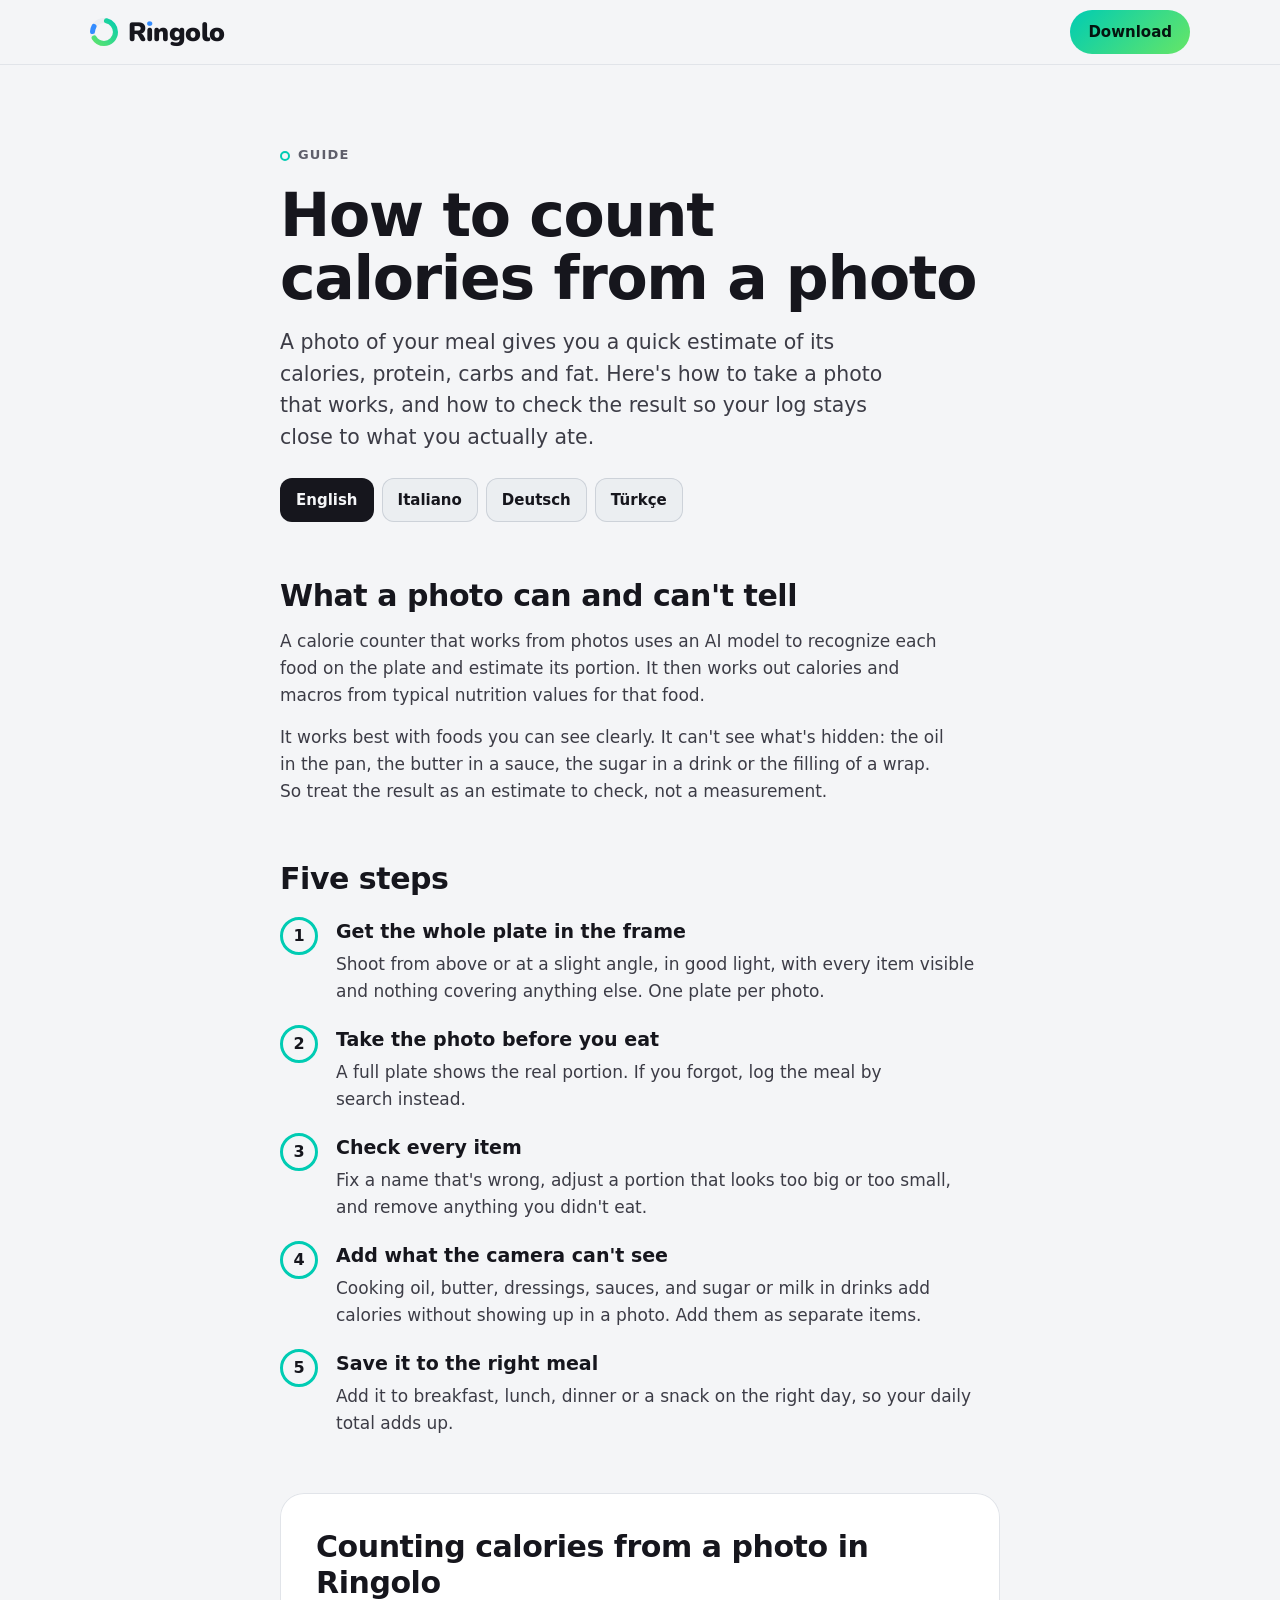
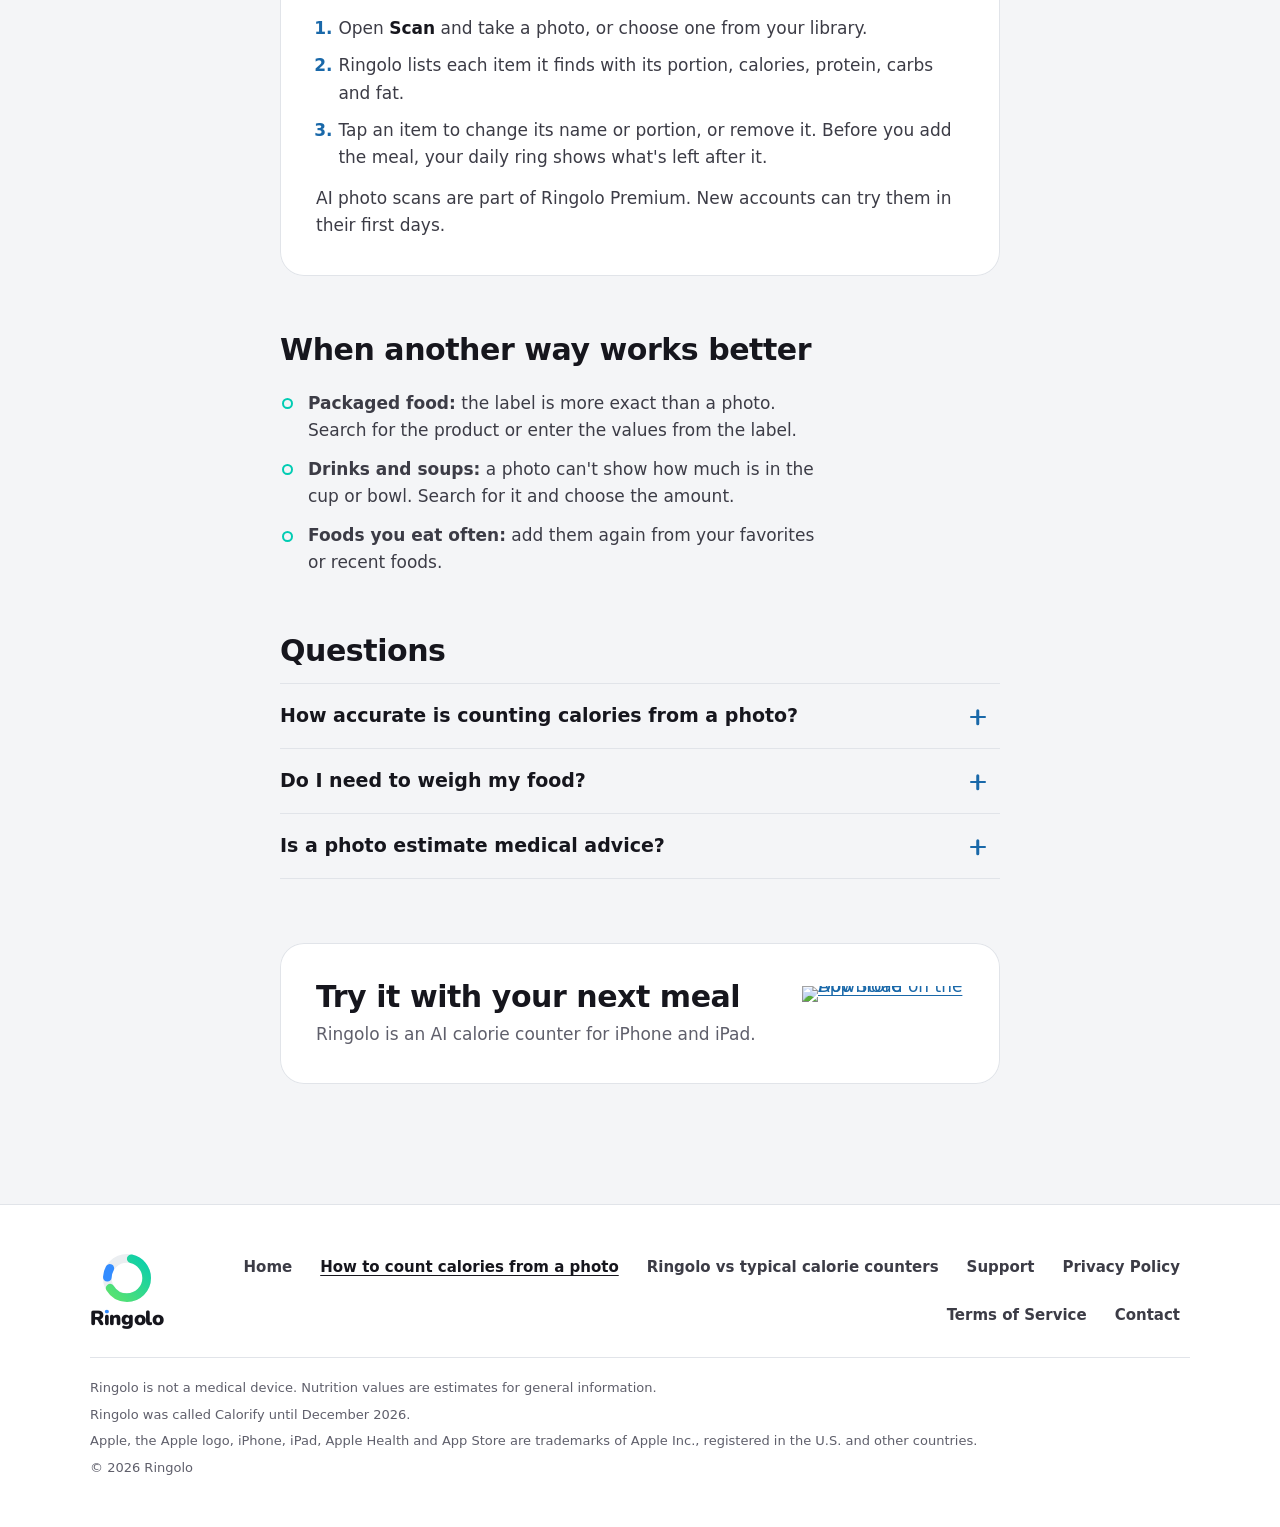
==== count-calories-from-a-photo/index.html @ d731403a "Rename the site to Ringolo (formerly Calorify) and add the C4 guide pages - Brand: compact lockup (r" ====
<!DOCTYPE html>
<html lang="en">
<head>
    <meta charset="UTF-8">
    <meta name="viewport" content="width=device-width, initial-scale=1">
    <title>How to count calories from a photo | Ringolo</title>
    <meta name="description" content="Take a photo of your meal, check each item, and add what the camera can&#x27;t see. A short guide to counting calories from a photo, and how Ringolo does it.">
    <link rel="canonical" href="https://lkmcelik.github.io/calorify/count-calories-from-a-photo/">
    <link rel="alternate" hreflang="en" href="https://lkmcelik.github.io/calorify/count-calories-from-a-photo/">
    <link rel="alternate" hreflang="it" href="https://lkmcelik.github.io/calorify/it/contare-le-calorie-da-una-foto/">
    <link rel="alternate" hreflang="de" href="https://lkmcelik.github.io/calorify/de/kalorien-per-foto-zaehlen/">
    <link rel="alternate" hreflang="tr" href="https://lkmcelik.github.io/calorify/tr/fotograftan-kalori-hesaplama/">
    <link rel="alternate" hreflang="x-default" href="https://lkmcelik.github.io/calorify/count-calories-from-a-photo/">
    <meta name="robots" content="index, follow, max-image-preview:large">
    <meta name="color-scheme" content="light dark">
    <meta name="theme-color" content="#F4F5F7" media="(prefers-color-scheme: light)">
    <meta name="theme-color" content="#070B12" media="(prefers-color-scheme: dark)">
    <meta name="apple-itunes-app" content="app-id=6749366793">

    <meta property="og:type" content="article">
    <meta property="og:site_name" content="Ringolo">
    <meta property="og:locale" content="en_US">
    <meta property="og:url" content="https://lkmcelik.github.io/calorify/count-calories-from-a-photo/">
    <meta property="og:title" content="How to count calories from a photo">
    <meta property="og:description" content="Take a photo of your meal, check each item, and add what the camera can&#x27;t see. A short guide to counting calories from a photo, and how Ringolo does it.">
    <meta property="og:image" content="https://lkmcelik.github.io/calorify/img/og-image.png">
    <meta property="og:image:type" content="image/png">
    <meta property="og:image:width" content="1200">
    <meta property="og:image:height" content="630">
    <meta property="og:image:alt" content="Ringolo&#x27;s Journal screen on an iPhone inside the Ringolo ring, with the words: Your day, one ring.">
    <meta name="twitter:card" content="summary_large_image">

    <link rel="icon" type="image/png" sizes="64x64" href="../img/icon-64.png">
    <link rel="apple-touch-icon" href="../img/icon-180.png">
    <link rel="preconnect" href="https://fonts.googleapis.com">
    <link rel="preconnect" href="https://fonts.gstatic.com" crossorigin>
    <link rel="stylesheet" href="https://fonts.googleapis.com/css2?family=Nunito:wght@900&amp;display=swap">
    <link rel="stylesheet" href="../style.css">

    <script type="application/ld+json">
{
  "@context": "https://schema.org",
  "@graph": [
    {
      "@type": "HowTo",
      "@id": "https://lkmcelik.github.io/calorify/count-calories-from-a-photo/#howto",
      "name": "How to count calories from a photo",
      "description": "A photo of your meal gives you a quick estimate of its calories, protein, carbs and fat. Here's how to take a photo that works, and how to check the result so your log stays close to what you actually ate.",
      "inLanguage": "en",
      "url": "https://lkmcelik.github.io/calorify/count-calories-from-a-photo/",
      "isPartOf": {
        "@id": "https://lkmcelik.github.io/calorify/#website"
      },
      "publisher": {
        "@id": "https://lkmcelik.github.io/calorify/#publisher"
      },
      "about": {
        "@id": "https://lkmcelik.github.io/calorify/#app"
      },
      "dateModified": "2026-11-13",
      "step": [
        {
          "@type": "HowToStep",
          "position": 1,
          "name": "Get the whole plate in the frame",
          "text": "Shoot from above or at a slight angle, in good light, with every item visible and nothing covering anything else. One plate per photo."
        },
        {
          "@type": "HowToStep",
          "position": 2,
          "name": "Take the photo before you eat",
          "text": "A full plate shows the real portion. If you forgot, log the meal by search instead."
        },
        {
          "@type": "HowToStep",
          "position": 3,
          "name": "Check every item",
          "text": "Fix a name that's wrong, adjust a portion that looks too big or too small, and remove anything you didn't eat."
        },
        {
          "@type": "HowToStep",
          "position": 4,
          "name": "Add what the camera can't see",
          "text": "Cooking oil, butter, dressings, sauces, and sugar or milk in drinks add calories without showing up in a photo. Add them as separate items."
        },
        {
          "@type": "HowToStep",
          "position": 5,
          "name": "Save it to the right meal",
          "text": "Add it to breakfast, lunch, dinner or a snack on the right day, so your daily total adds up."
        }
      ]
    },
    {
      "@type": "FAQPage",
      "@id": "https://lkmcelik.github.io/calorify/count-calories-from-a-photo/#faq",
      "inLanguage": "en",
      "mainEntity": [
        {
          "@type": "Question",
          "name": "How accurate is counting calories from a photo?",
          "acceptedAnswer": {
            "@type": "Answer",
            "text": "It's an estimate. Recognizing the food is usually the easier part; judging the portion from one photo is harder, and hidden fats and sugars can't be seen at all. Checking each item and adding what's hidden brings your log closer to what you ate."
          }
        },
        {
          "@type": "Question",
          "name": "Do I need to weigh my food?",
          "acceptedAnswer": {
            "@type": "Answer",
            "text": "No. A kitchen scale gives the most exact portions, but a checked photo estimate is quick enough to use at every meal. Weighing a food now and then helps you learn what a portion looks like."
          }
        },
        {
          "@type": "Question",
          "name": "Is a photo estimate medical advice?",
          "acceptedAnswer": {
            "@type": "Answer",
            "text": "No. Nutrition values from a photo are estimates for general information. Ringolo is not a medical device. If you follow a diet for medical reasons, talk to a doctor or dietitian."
          }
        }
      ]
    },
    {
      "@type": "BreadcrumbList",
      "itemListElement": [
        {
          "@type": "ListItem",
          "position": 1,
          "name": "Home",
          "item": "https://lkmcelik.github.io/calorify/"
        },
        {
          "@type": "ListItem",
          "position": 2,
          "name": "How to count calories from a photo",
          "item": "https://lkmcelik.github.io/calorify/count-calories-from-a-photo/"
        }
      ]
    }
  ]
}
    </script>
</head>
<body>
    <a class="skip-link" href="#main">Skip to content</a>

    <header class="site-nav">
        <div class="nav-inner">
            <a class="lockup" href="../index.html" aria-label="Ringolo home"><svg class="mark" viewBox="146 146 732 732" aria-hidden="true" focusable="false"><defs><linearGradient id="g-mark-nav" gradientUnits="userSpaceOnUse" x1="868" y1="156" x2="156" y2="868" gradientTransform="rotate(90 512 512)"><stop offset="0" stop-color="#00CCB3"/><stop offset="1" stop-color="#66E666"/></linearGradient></defs><circle class="mark-track" cx="512" cy="512" r="300"/><circle class="mark-arc" cx="512" cy="512" r="300" stroke="url(#g-mark-nav)" stroke-dasharray="1177 708" stroke-dashoffset="-66" transform="rotate(-90 512 512)"/><circle class="mark-seg" cx="512" cy="512" r="300" stroke-dasharray="140.3 1744.7" stroke-dashoffset="-1416.9" transform="rotate(-90 512 512)"/></svg><span class="wordmark">R<span class="wm-i">i</span>ngolo</span></a>
            <a class="nav-get" href="https://apps.apple.com/app/id6749366793" rel="noopener">Download<span class="visually-hidden"> Ringolo on the App Store</span></a>
        </div>
    </header>

    <main class="guide" id="main">
        <article>
            <header class="guide-head">
                <p class="eyebrow">Guide</p>
                <h1 class="display">How to count calories from a photo</h1>
                <p class="lede">A photo of your meal gives you a quick estimate of its calories, protein, carbs and fat. Here&#x27;s how to take a photo that works, and how to check the result so your log stays close to what you actually ate.</p>
                <nav class="lang-switch" aria-label="Language">
                    <a href="./" hreflang="en" lang="en" aria-current="page">English</a>
                    <a href="../it/contare-le-calorie-da-una-foto/" hreflang="it" lang="it">Italiano</a>
                    <a href="../de/kalorien-per-foto-zaehlen/" hreflang="de" lang="de">Deutsch</a>
                    <a href="../tr/fotograftan-kalori-hesaplama/" hreflang="tr" lang="tr">Türkçe</a>
                </nav>
            </header>

            <section class="guide-section" aria-labelledby="what-title">
                <h2 id="what-title">What a photo can and can&#x27;t tell</h2>
                <p>A calorie counter that works from photos uses an AI model to recognize each food on the plate and estimate its portion. It then works out calories and macros from typical nutrition values for that food.</p>
                <p>It works best with foods you can see clearly. It can&#x27;t see what&#x27;s hidden: the oil in the pan, the butter in a sauce, the sugar in a drink or the filling of a wrap. So treat the result as an estimate to check, not a measurement.</p>
            </section>

            <section class="guide-section" aria-labelledby="steps-title">
                <h2 id="steps-title">Five steps</h2>
                <ol class="guide-steps">
                    <li>
                        <h3>Get the whole plate in the frame</h3>
                        <p>Shoot from above or at a slight angle, in good light, with every item visible and nothing covering anything else. One plate per photo.</p>
                    </li>
                    <li>
                        <h3>Take the photo before you eat</h3>
                        <p>A full plate shows the real portion. If you forgot, log the meal by search instead.</p>
                    </li>
                    <li>
                        <h3>Check every item</h3>
                        <p>Fix a name that&#x27;s wrong, adjust a portion that looks too big or too small, and remove anything you didn&#x27;t eat.</p>
                    </li>
                    <li>
                        <h3>Add what the camera can&#x27;t see</h3>
                        <p>Cooking oil, butter, dressings, sauces, and sugar or milk in drinks add calories without showing up in a photo. Add them as separate items.</p>
                    </li>
                    <li>
                        <h3>Save it to the right meal</h3>
                        <p>Add it to breakfast, lunch, dinner or a snack on the right day, so your daily total adds up.</p>
                    </li>
                </ol>
            </section>

            <section class="guide-section support-card" aria-labelledby="app-title">
                <h2 id="app-title">Counting calories from a photo in Ringolo</h2>
                <ol class="steps">
                    <li>Open <strong>Scan</strong> and take a photo, or choose one from your library.</li>
                    <li>Ringolo lists each item it finds with its portion, calories, protein, carbs and fat.</li>
                    <li>Tap an item to change its name or portion, or remove it. Before you add the meal, your daily ring shows what's left after it.</li>
                </ol>
                <p>AI photo scans are part of Ringolo Premium. New accounts can try them in their first days.</p>
            </section>

            <section class="guide-section" aria-labelledby="other-title">
                <h2 id="other-title">When another way works better</h2>
                <ul class="dots">
                    <li><strong>Packaged food:</strong> the label is more exact than a photo. Search for the product or enter the values from the label.</li>
                    <li><strong>Drinks and soups:</strong> a photo can&#x27;t show how much is in the cup or bowl. Search for it and choose the amount.</li>
                    <li><strong>Foods you eat often:</strong> add them again from your favorites or recent foods.</li>
                </ul>
            </section>

            <section class="guide-section" aria-labelledby="faq-title">
                <h2 id="faq-title">Questions</h2>
                <div class="faq">
                    <details>
                        <summary>How accurate is counting calories from a photo?</summary>
                        <p>It&#x27;s an estimate. Recognizing the food is usually the easier part; judging the portion from one photo is harder, and hidden fats and sugars can&#x27;t be seen at all. Checking each item and adding what&#x27;s hidden brings your log closer to what you ate.</p>
                    </details>
                    <details>
                        <summary>Do I need to weigh my food?</summary>
                        <p>No. A kitchen scale gives the most exact portions, but a checked photo estimate is quick enough to use at every meal. Weighing a food now and then helps you learn what a portion looks like.</p>
                    </details>
                    <details>
                        <summary>Is a photo estimate medical advice?</summary>
                        <p>No. Nutrition values from a photo are estimates for general information. Ringolo is not a medical device. If you follow a diet for medical reasons, talk to a doctor or dietitian.</p>
                    </details>
                </div>
            </section>

            <aside class="guide-cta" aria-labelledby="cta-title">
                <div>
                    <h2 id="cta-title">Try it with your next meal</h2>
                    <p>Ringolo is an AI calorie counter for iPhone and iPad.</p>
                </div>
                <a class="store-badge" href="https://apps.apple.com/app/id6749366793" rel="noopener">
                    <img src="../img/app-store-badge.svg" width="162" height="54" alt="Download on the App Store">
                </a>
            </aside>
        </article>
    </main>

    <footer class="site-footer">
        <div class="footer-inner">
            <div class="lockup lockup--stacked" role="img" aria-label="Ringolo"><svg class="mark" viewBox="146 146 732 732" aria-hidden="true" focusable="false"><defs><linearGradient id="g-mark-foot" gradientUnits="userSpaceOnUse" x1="868" y1="156" x2="156" y2="868" gradientTransform="rotate(90 512 512)"><stop offset="0" stop-color="#00CCB3"/><stop offset="1" stop-color="#66E666"/></linearGradient></defs><circle class="mark-track" cx="512" cy="512" r="300"/><circle class="mark-arc" cx="512" cy="512" r="300" stroke="url(#g-mark-foot)" stroke-dasharray="1177 708" stroke-dashoffset="-66" transform="rotate(-90 512 512)"/><circle class="mark-seg" cx="512" cy="512" r="300" stroke-dasharray="140.3 1744.7" stroke-dashoffset="-1416.9" transform="rotate(-90 512 512)"/></svg><span class="wordmark">R<span class="wm-i">i</span>ngolo</span></div>
            <nav class="footer-links" aria-label="Site">
                <a href="../index.html">Home</a>
                <a href="../count-calories-from-a-photo/" aria-current="page">How to count calories from a photo</a>
                <a href="../ringolo-vs-typical-calorie-counters/">Ringolo vs typical calorie counters</a>
                <a href="../support/">Support</a>
                <a href="../privacy.html">Privacy Policy</a>
                <a href="../terms.html">Terms of Service</a>
                <a href="mailto:lkmcelik@hotmail.com">Contact</a>
            </nav>
            <div class="footer-fine">
                <p>Ringolo is not a medical device. Nutrition values are estimates for general information.</p>
                <p>Ringolo was called Calorify until December 2026.</p>
                <p>Apple, the Apple logo, iPhone, iPad, Apple Health and App Store are trademarks of Apple Inc., registered in the U.S. and other countries.</p>
                <p>&copy; 2026 Ringolo</p>
            </div>
        </div>
    </footer>
</body>
</html>
---- style.css ----
/* Ringolo site (formerly Calorify): a light theme built on the app's brand tokens, with the dark theme for
   visitors who prefer dark. Brand ring: gradient #00CCB3 -> #66E666 (BrandColorTokens.calorieRing) plus the
   blue "this meal" segment (#338CFF light, #66B3F2 dark). Text accents use primaryStrong #1968A9 on light. */

:root {
    --night: #F4F5F7;
    --deck: #FFFFFF;
    --raise: #EBEEF1;
    --rim: #E1E4E9;
    --rim-hi: #CDD2D9;
    --frost: #16161D;
    --text: #3C3C46;
    --haze: #5F5F6B;
    --teal: #00CCB3;
    --green: #66E666;
    --accent: #1968A9;
    --accent-hover: #124E80;
    --brand-blue: #338CFF;
    --ring-track: #EBEEF1;
    --fat: #FAB34D;
    --pill-ink: #8A5100;
    --pill-bg: rgba(250, 179, 77, 0.16);
    --pill-rim: rgba(176, 110, 0, 0.4);
    --nav-bg: rgba(244, 245, 247, 0.86);
    --glow: rgba(0, 204, 179, 0.16);
    --shadow-phone: 0 0 0 1px rgba(22, 22, 29, 0.12), 0 34px 70px -30px rgba(22, 22, 29, 0.45), 0 80px 120px -70px rgba(22, 22, 29, 0.3);
    --shadow-card: 0 0 0 1px rgba(22, 22, 29, 0.1), 0 30px 60px -26px rgba(22, 22, 29, 0.4);
    --app-bg: #141417;
    --ring: linear-gradient(135deg, var(--teal), var(--green));

    --font-brand: "Nunito", ui-rounded, "SF Pro Rounded", "Arial Rounded MT Bold", system-ui, sans-serif;
    --font-display: ui-rounded, "SF Pro Rounded", system-ui, -apple-system, BlinkMacSystemFont, "Segoe UI", Roboto, sans-serif;
    --font-text: -apple-system, BlinkMacSystemFont, "SF Pro Text", system-ui, "Segoe UI", Roboto, "Helvetica Neue", Arial, sans-serif;

    --max: 1180px;
    --gutter: clamp(16px, 4vw, 40px);
    --nav-h: 64px;

    color-scheme: light;
}

@media (prefers-color-scheme: dark) {
    :root {
        --night: #070B12;
        --deck: #0C121B;
        --raise: #111925;
        --rim: #1B2430;
        --rim-hi: #2A3646;
        --frost: #EDF1F5;
        --text: #C9D1DA;
        --haze: #9AA6B4;
        --accent: #00CCB3;
        --accent-hover: #66E666;
        --brand-blue: #66B3F2;
        --ring-track: rgba(255, 255, 255, 0.16);
        --pill-ink: #FAB34D;
        --pill-bg: rgba(250, 179, 77, 0.1);
        --pill-rim: rgba(250, 179, 77, 0.45);
        --nav-bg: rgba(7, 11, 18, 0.82);
        --glow: rgba(0, 204, 179, 0.22);
        --shadow-phone: 0 0 0 1px #2E3947, 0 34px 70px -24px rgba(0, 0, 0, 0.85), 0 80px 120px -60px rgba(0, 0, 0, 0.7);
        --shadow-card: 0 0 0 1px var(--rim-hi), 0 30px 60px -20px rgba(0, 0, 0, 0.8);

        color-scheme: dark;
    }
}

*,
*::before,
*::after {
    box-sizing: border-box;
}

html {
    -webkit-text-size-adjust: 100%;
    text-size-adjust: 100%;
    scroll-behavior: smooth;
}

body {
    margin: 0;
    background: var(--night);
    color: var(--text);
    font-family: var(--font-text);
    font-size: 1.0625rem;
    line-height: 1.6;
    -webkit-font-smoothing: antialiased;
    overflow-x: hidden;
}

img,
svg {
    display: block;
    max-width: 100%;
}

p,
li,
dd,
summary {
    text-wrap: pretty;
}

img {
    height: auto;
}

h1,
h2,
h3,
h4,
p,
ul,
ol,
dl,
dd,
figure {
    margin: 0;
}

a {
    color: var(--accent);
    text-underline-offset: 0.18em;
}

a:hover {
    color: var(--accent-hover);
}

:focus-visible {
    outline: 3px solid var(--accent);
    outline-offset: 3px;
    border-radius: 6px;
}

[id] {
    scroll-margin-top: calc(var(--nav-h) + 16px);
}

.visually-hidden {
    position: absolute !important;
    width: 1px;
    height: 1px;
    padding: 0;
    margin: -1px;
    overflow: hidden;
    clip: rect(0 0 0 0);
    white-space: nowrap;
    border: 0;
}

.skip-link {
    position: absolute;
    left: 16px;
    top: -100px;
    z-index: 100;
    padding: 12px 18px;
    border-radius: 12px;
    background: var(--frost);
    color: var(--night);
    font-weight: 600;
    text-decoration: none;
}

.skip-link:focus {
    top: 12px;
}

.display {
    font-family: var(--font-display);
    font-weight: 800;
    color: var(--frost);
    letter-spacing: -0.022em;
    line-height: 1.04;
    text-wrap: balance;
}

.eyebrow {
    display: inline-flex;
    align-items: center;
    gap: 8px;
    margin-bottom: 18px;
    color: var(--haze);
    font-size: 0.8125rem;
    font-weight: 700;
    letter-spacing: 0.09em;
    text-transform: uppercase;
}

.eyebrow::before {
    content: "";
    width: 10px;
    height: 10px;
    border-radius: 50%;
    border: 2.5px solid var(--teal);
    flex: none;
}

/* Brand: ring mark and "Ringolo" wordmark (brand notes §2). Lockups never mirror in RTL. */

.mark {
    flex: none;
    overflow: visible;
}

.mark-track,
.mark-arc,
.mark-seg {
    fill: none;
    stroke-width: 132;
}

.mark-track {
    stroke: var(--ring-track);
}

.mark-arc,
.mark-seg {
    stroke-linecap: round;
}

.mark-seg {
    stroke: var(--brand-blue);
}

.wordmark {
    font-family: var(--font-brand);
    font-weight: 900;
    line-height: 1;
    letter-spacing: -0.015em;
    color: var(--frost);
    white-space: nowrap;
}

/* The i's tittle in the brand blue: the glyph is painted with a hard-stop gradient (blue above the x-height). */
.wm-i {
    color: transparent;
    background: linear-gradient(to bottom, var(--brand-blue) 36%, var(--frost) 36%);
    -webkit-background-clip: text;
    background-clip: text;
}

/* Compact lockup: mark D = 1.5 x cap height (cap = 0.705 em in Nunito), gap 0.35 D. */
.lockup {
    --d: 28px;
    direction: ltr;
    display: inline-flex;
    align-items: center;
    gap: calc(var(--d) * 0.35);
    min-height: 44px;
    text-decoration: none;
}

.lockup .mark {
    width: var(--d);
    height: var(--d);
}

.lockup .wordmark {
    font-size: calc(var(--d) / 1.5 / 0.705);
}

/* Full (stacked) lockup: wordmark cap height 0.30 D, 0.18 D below the mark. */
.lockup--stacked {
    --d: 48px;
    flex-direction: column;
    gap: calc(var(--d) * 0.18 - var(--d) * 0.3 / 0.705 * 0.124);
}

.lockup--stacked .wordmark {
    font-size: calc(var(--d) * 0.3 / 0.705);
}

/* Navigation */

.site-nav {
    position: sticky;
    top: 0;
    z-index: 50;
    background: var(--nav-bg);
    -webkit-backdrop-filter: saturate(140%) blur(16px);
    backdrop-filter: saturate(140%) blur(16px);
    border-bottom: 1px solid var(--rim);
}

.nav-inner {
    max-width: var(--max);
    margin: 0 auto;
    padding: 0 var(--gutter);
    height: var(--nav-h);
    display: flex;
    align-items: center;
    gap: 24px;
}

.nav-links {
    display: flex;
    gap: 4px;
    margin-left: auto;
}

.nav-links a {
    display: inline-flex;
    align-items: center;
    min-height: 44px;
    padding: 0 14px;
    border-radius: 10px;
    color: var(--haze);
    font-size: 0.9375rem;
    font-weight: 600;
    text-decoration: none;
}

.nav-links a:hover,
.nav-links a[aria-current="page"] {
    color: var(--frost);
}

.nav-links a[aria-current="page"] {
    background: var(--raise);
}

.nav-get {
    display: inline-flex;
    align-items: center;
    min-height: 44px;
    padding: 0 18px;
    border-radius: 999px;
    background: var(--ring);
    color: #04140F;
    font-size: 0.9375rem;
    font-weight: 700;
    text-decoration: none;
}

.nav-get:hover {
    color: #04140F;
    filter: brightness(1.08);
}

.lockup + .nav-get {
    margin-left: auto;
}

/* Apple's official App Store badge, unaltered (img/app-store-badge.svg). Height stays at or above Apple's
   40 px minimum, and neighbours keep at least a quarter of the badge height as clear space. */

.store-badge {
    display: inline-block;
    border-radius: 8px;
    line-height: 0;
}

.store-badge img {
    width: auto;
    height: 54px;
}

/* A text link to the App Store for pages in languages the badge file doesn't cover. */
.cta-button {
    display: inline-flex;
    align-items: center;
    min-height: 48px;
    padding: 0 22px;
    border-radius: 999px;
    background: var(--frost);
    color: var(--night);
    font-weight: 700;
    text-decoration: none;
}

.cta-button:hover {
    color: var(--night);
    opacity: 0.9;
}

/* Hero */

.hero {
    position: relative;
    max-width: var(--max);
    margin: 0 auto;
    padding: clamp(32px, 6vw, 88px) var(--gutter) clamp(24px, 4vw, 56px);
    display: grid;
    grid-template-columns: minmax(0, 1.08fr) minmax(0, 1fr);
    align-items: center;
    gap: clamp(32px, 5vw, 72px);
}

.hero h1 {
    font-family: var(--font-brand);
    font-weight: 900;
    font-size: clamp(2.75rem, 6.6vw, 5.25rem);
    line-height: 1;
    letter-spacing: -0.015em;
    max-width: 10ch;
}

.ring-stop {
    display: inline-block;
    width: 0.3em;
    height: 0.3em;
    margin-left: 0.07em;
    vertical-align: baseline;
}

.ring-stop circle {
    fill: none;
    stroke-width: 132;
}

.ring-stop .stop-track {
    stroke: var(--ring-track);
}

.ring-stop .stop-arc,
.ring-stop .stop-seg {
    stroke-linecap: round;
}

.ring-stop .stop-seg {
    stroke: var(--brand-blue);
}

.lede {
    margin-top: 28px;
    max-width: 34rem;
    font-size: clamp(1.125rem, 1.6vw, 1.3125rem);
    line-height: 1.55;
    color: var(--text);
}

.hero-actions {
    margin-top: 36px;
    display: flex;
    flex-wrap: wrap;
    align-items: center;
    gap: 16px 24px;
}

.hero-note {
    max-width: 30ch;
    color: var(--haze);
    font-size: 0.9375rem;
    line-height: 1.5;
}

.hero-former {
    margin-top: 14px;
    color: var(--haze);
    font-size: 0.875rem;
    line-height: 1.45;
}

.hero-media {
    position: relative;
    display: grid;
    place-items: center;
    width: min(100%, 560px);
    aspect-ratio: 1;
    justify-self: center;
    container-type: inline-size;
}

.hero-media::before {
    content: "";
    position: absolute;
    inset: 14%;
    border-radius: 50%;
    background: radial-gradient(closest-side, var(--glow), rgba(102, 230, 102, 0.05) 60%, transparent);
    filter: blur(20px);
}

/* The brand ring (one ring, never concentric): viewBox 600, r 270, stroke 36. With pathLength 100 the
   main arc is visible 0-250 degrees and the blue segment 258-310 degrees, round caps included. */

.brand-ring {
    overflow: visible;
}

.hero .brand-ring {
    position: absolute;
    inset: 0;
    width: 100%;
    height: 100%;
}

.brand-ring circle {
    fill: none;
    stroke-width: 36;
}

.brand-ring .ring-track {
    stroke: var(--ring-track);
}

.brand-ring .ring-arc,
.brand-ring .ring-seg {
    stroke-linecap: round;
}

.brand-ring .ring-arc {
    stroke-dasharray: 67.322 32.678;
    stroke-dashoffset: -1.061;
}

.brand-ring .ring-seg {
    stroke: var(--brand-blue);
    stroke-dasharray: 12.322 87.678;
    stroke-dashoffset: -72.728;
}

.hero .ring-arc {
    animation: ring-draw 1.6s cubic-bezier(0.2, 0.7, 0.2, 1) 0.15s both;
}

.hero .ring-seg {
    animation: seg-draw 0.7s cubic-bezier(0.2, 0.7, 0.2, 1) 1.45s both;
}

@keyframes ring-draw {
    from {
        stroke-dasharray: 0 100;
    }
}

@keyframes seg-draw {
    from {
        stroke-dasharray: 0 100;
        opacity: 0;
    }
}

/* Phone frames and screen fragments */

.phone {
    --pw: clamp(220px, 23vw, 292px);
    position: relative;
    width: var(--pw);
    flex: none;
    padding: calc(var(--pw) * 0.028);
    border-radius: calc(var(--pw) * 0.155);
    background: linear-gradient(155deg, #2A3441 0%, #0A0E14 22%, #0A0E14 78%, #232C38 100%);
    box-shadow: var(--shadow-phone);
}

.phone picture {
    display: block;
}

.phone img {
    width: 100%;
    border-radius: calc(var(--pw) * 0.128);
    background: var(--app-bg);
}

.phone--hero {
    --pw: clamp(130px, 19vw, 224px);
    z-index: 1;
}

/* The phone is 40% of the ring's width, as on the approved hero board. */
@supports (width: 1cqi) {
    .phone--hero {
        --pw: 40cqi;
    }
}

.phone--hero img {
    background: var(--night);
}

.shot-card {
    position: relative;
    border-radius: 22px;
    overflow: hidden;
    background: var(--app-bg);
    box-shadow: var(--shadow-card);
}

.shot-card img {
    width: 100%;
}

/* Groups and features */

.group {
    max-width: var(--max);
    margin: 0 auto;
    padding: clamp(72px, 10vw, 136px) var(--gutter) 0;
}

.group-head {
    max-width: 46rem;
}

.group-head h2 {
    font-size: clamp(2.25rem, 5vw, 3.75rem);
}

.group-head > p:not(.eyebrow) {
    margin-top: 18px;
    color: var(--haze);
    font-size: 1.1875rem;
    max-width: 38rem;
}

.modes {
    margin-top: 28px;
    display: inline-flex;
    flex-wrap: wrap;
    gap: 4px;
    padding: 4px;
    border-radius: 14px;
    background: var(--raise);
    box-shadow: inset 0 0 0 1px var(--rim);
}

.modes a {
    display: inline-flex;
    align-items: center;
    justify-content: center;
    min-height: 44px;
    min-width: 88px;
    padding: 0 18px;
    border-radius: 10px;
    color: var(--frost);
    font-weight: 600;
    font-size: 0.9375rem;
    text-decoration: none;
}

.modes a:hover {
    background: var(--rim-hi);
    color: var(--frost);
}

.feature {
    display: grid;
    grid-template-columns: minmax(0, 1fr) minmax(0, 1.05fr);
    align-items: center;
    gap: clamp(32px, 6vw, 96px);
    padding: clamp(56px, 8vw, 104px) 0;
}

.feature + .feature {
    border-top: 1px solid var(--rim);
}

.group-head + .feature {
    padding-top: clamp(40px, 6vw, 72px);
}

.feature--flip .feature-copy {
    order: 2;
}

.feature-label {
    display: flex;
    flex-wrap: wrap;
    align-items: center;
    gap: 10px;
    color: var(--accent);
    font-size: 0.8125rem;
    font-weight: 700;
    letter-spacing: 0.09em;
    text-transform: uppercase;
    line-height: 1.4;
}

.pill {
    display: inline-flex;
    align-items: center;
    padding: 3px 10px;
    border-radius: 999px;
    border: 1px solid var(--pill-rim);
    background: var(--pill-bg);
    color: var(--pill-ink);
    font-size: 0.6875rem;
    letter-spacing: 0.08em;
}

.tagline {
    margin-top: 14px;
    font-size: clamp(2rem, 3.6vw, 3rem);
}

.feature-copy > p:not(.tagline):not(.plan),
.mini > p:not(.tagline) {
    margin-top: 20px;
    max-width: 34rem;
}

.dots {
    margin-top: 22px;
    padding: 0;
    list-style: none;
    display: grid;
    gap: 12px;
    max-width: 34rem;
}

.dots li {
    position: relative;
    padding-left: 28px;
}

.dots li::before {
    content: "";
    position: absolute;
    left: 2px;
    top: 0.5em;
    width: 11px;
    height: 11px;
    border-radius: 50%;
    border: 2.5px solid var(--teal);
}

.plan {
    margin-top: 26px;
    padding-top: 18px;
    border-top: 1px solid var(--rim);
    max-width: 34rem;
    color: var(--haze);
    font-size: 0.9375rem;
}

.plan-key {
    display: block;
    color: var(--frost);
    font-weight: 600;
}

.quotes {
    margin-top: 24px;
    padding: 0;
    list-style: none;
    display: flex;
    flex-direction: column;
    align-items: flex-start;
    gap: 10px;
}

.quotes li {
    padding: 10px 16px;
    border-radius: 18px 18px 18px 6px;
    background: var(--raise);
    box-shadow: inset 0 0 0 1px var(--rim-hi);
    color: var(--frost);
}

.quotes li:nth-child(2) {
    margin-left: 28px;
}

.quotes li:nth-child(3) {
    margin-left: 56px;
}

.feature-media {
    position: relative;
    display: flex;
    justify-content: center;
    align-items: center;
}

.feature-media:has(.shot-card) {
    justify-content: flex-start;
    padding: 0 0 0 4%;
    min-height: 0;
}

.feature-media .shot-card {
    position: absolute;
    right: 0;
    bottom: -4%;
    width: min(58%, 330px);
    z-index: 2;
}

.feature-media .shot-card--wide {
    width: min(64%, 360px);
}

/* A screen fragment as the main image, with a second card overlapping it */
.feature-media:has(.shot-card--main) {
    padding: 0 0 clamp(96px, 12vw, 150px);
}

.feature-media .shot-card--main {
    position: relative;
    right: auto;
    bottom: auto;
    width: min(80%, 420px);
}

.feature-media .shot-card--main + .shot-card {
    bottom: 0;
}

/* The daily ring, annotated */

.feature--ring {
    grid-template-columns: 1fr;
    gap: 40px;
}

.annotated {
    display: grid;
    grid-template-columns: minmax(0, 440px) minmax(0, 1fr);
    gap: 72px;
    align-items: stretch;
}

.annotated-shot {
    border-radius: 24px;
    overflow: hidden;
    background: var(--app-bg);
    box-shadow: var(--shadow-card);
}

.callouts {
    position: relative;
    margin: 0;
    padding: 0;
    list-style: none;
}

.callouts li {
    position: absolute;
    top: var(--at);
    left: 0;
    max-width: 25rem;
    transform: translateY(-0.8em);
    color: var(--haze);
    font-size: 1rem;
    line-height: 1.5;
}

.callouts li::before {
    content: "";
    position: absolute;
    top: 0.8em;
    right: calc(100% + 12px);
    width: 64px;
    border-top: 1px dashed var(--rim-hi);
}

.callouts li::after {
    content: "";
    position: absolute;
    top: calc(0.8em - 5px);
    right: calc(100% + 76px);
    width: 10px;
    height: 10px;
    border-radius: 50%;
    background: var(--teal);
    box-shadow: 0 0 0 4px rgba(0, 204, 179, 0.18);
}

.callouts strong {
    display: block;
    color: var(--frost);
    font-size: 1.0625rem;
}

/* Water and streaks */

.pair {
    display: grid;
    grid-template-columns: repeat(2, minmax(0, 1fr));
    gap: 24px;
    padding-bottom: clamp(24px, 4vw, 48px);
}

.mini {
    position: relative;
    display: flex;
    flex-direction: column;
    padding: clamp(24px, 3.4vw, 40px);
    border-radius: 28px;
    background: var(--deck);
    box-shadow: inset 0 0 0 1px var(--rim);
    overflow: hidden;
}

.mini > .shot-card--flat {
    margin-top: auto;
}

.mini > p:not(.tagline) {
    margin-bottom: 32px;
}

/* Reports tabs and facts */

.tabs,
.facts {
    margin-top: 24px;
    display: grid;
    gap: 16px;
    max-width: 34rem;
}

.tabs div {
    display: grid;
    grid-template-columns: 112px minmax(0, 1fr);
    gap: 16px;
    align-items: baseline;
}

.tabs dt {
    justify-self: start;
    padding: 4px 12px;
    border-radius: 9px;
    background: var(--raise);
    box-shadow: inset 0 0 0 1px var(--rim-hi);
    color: var(--frost);
    font-size: 0.875rem;
    font-weight: 700;
}

.tabs dd {
    color: var(--text);
}

.facts div {
    display: grid;
    grid-template-columns: 120px minmax(0, 1fr);
    gap: 16px;
    padding-top: 14px;
    border-top: 1px solid var(--rim);
}

.facts dt {
    color: var(--frost);
    font-weight: 700;
    font-size: 0.9375rem;
}

.langs {
    margin-top: 10px;
    padding: 0;
    list-style: none;
    display: flex;
    flex-wrap: wrap;
    gap: 6px;
}

.langs li {
    padding: 2px 10px;
    border-radius: 8px;
    background: var(--raise);
    box-shadow: inset 0 0 0 1px var(--rim);
    color: var(--frost);
    font-size: 0.9375rem;
}

.feature-media--pair {
    gap: 20px;
}

.feature-media--pair .phone {
    --pw: clamp(180px, 18vw, 236px);
}

.feature-media--pair .phone + .phone {
    margin-top: 72px;
}

/* Widgets */

.feature-media:has(.shot-card--widgets) {
    justify-content: center;
    padding: 0;
}

.feature-media .shot-card--widgets {
    position: relative;
    right: auto;
    bottom: auto;
    width: min(100%, 380px);
}

/* Free and Premium */

.compare-wrap {
    margin-top: 40px;
    display: grid;
    grid-template-columns: minmax(0, 1.25fr) minmax(0, 1fr);
    gap: clamp(28px, 5vw, 72px);
    align-items: start;
    padding-bottom: 8px;
}

.compare {
    width: 100%;
    border-collapse: separate;
    border-spacing: 0;
    border-radius: 24px;
    overflow: hidden;
    background: var(--deck);
    box-shadow: inset 0 0 0 1px var(--rim);
    font-size: 1rem;
}

.compare th,
.compare td {
    padding: 16px 18px;
    border-bottom: 1px solid var(--rim);
    text-align: center;
    vertical-align: middle;
}

.compare tbody tr:last-child th,
.compare tbody tr:last-child td {
    border-bottom: 0;
}

.compare thead th {
    color: var(--haze);
    font-size: 0.8125rem;
    font-weight: 700;
    letter-spacing: 0.08em;
    text-transform: uppercase;
}

.compare thead th:first-child,
.compare tbody th {
    text-align: left;
}

.compare tbody th {
    color: var(--frost);
    font-weight: 600;
}

.compare td {
    width: 22%;
    color: var(--haze);
}

.compare td:last-child,
.compare thead th:last-child {
    background: rgba(0, 204, 179, 0.07);
}

.compare thead th:last-child {
    color: var(--accent);
}

.compare .strong {
    color: var(--accent);
    font-weight: 700;
}

.mark-yes,
.mark-no {
    display: inline-block;
    vertical-align: middle;
}

.mark-yes {
    width: 14px;
    height: 24px;
    margin-top: -4px;
    border-right: 3px solid var(--accent);
    border-bottom: 3px solid var(--accent);
    transform: rotate(45deg) scale(0.8);
}

.mark-no {
    width: 16px;
    height: 2px;
    background: var(--haze);
    border-radius: 2px;
}

.compare-notes {
    display: grid;
    gap: 16px;
    color: var(--haze);
    font-size: 0.9375rem;
}

.compare-notes p:first-child {
    color: var(--text);
    font-size: 1.0625rem;
}

/* FAQ */

.faq {
    margin-top: 36px;
    max-width: 50rem;
    border-top: 1px solid var(--rim);
}

.faq details {
    border-bottom: 1px solid var(--rim);
}

.faq summary {
    position: relative;
    display: flex;
    align-items: center;
    min-height: 64px;
    padding: 16px 56px 16px 0;
    color: var(--frost);
    font-size: 1.1875rem;
    font-weight: 650;
    cursor: pointer;
    list-style: none;
}

.faq summary::-webkit-details-marker {
    display: none;
}

.faq summary::before,
.faq summary::after {
    content: "";
    position: absolute;
    right: 14px;
    top: 50%;
    width: 16px;
    height: 2.5px;
    border-radius: 2px;
    background: var(--accent);
    transition: transform 0.2s ease;
}

.faq summary::after {
    transform: rotate(90deg);
}

.faq details[open] summary::after {
    transform: rotate(0deg);
}

.faq details p {
    padding: 0 56px 24px 0;
    max-width: 44rem;
}

.faq-more {
    margin-top: 28px;
    max-width: 50rem;
    color: var(--haze);
}

/* Finale */

.finale {
    position: relative;
    max-width: var(--max);
    margin: clamp(72px, 10vw, 136px) auto 0;
    padding: clamp(48px, 7vw, 96px) var(--gutter);
    display: grid;
    place-items: center;
    text-align: center;
    min-height: min(640px, 92vw);
}

.finale-ring {
    position: absolute;
    width: min(600px, 92vw);
    aspect-ratio: 1;
    height: auto;
}

.finale .ring-arc,
.finale .ring-seg {
    transition: stroke-dasharray 1.6s cubic-bezier(0.2, 0.7, 0.2, 1), opacity 0.4s ease;
}

.finale .ring-seg {
    transition-delay: 1.2s;
}

.js .finale:not(.is-drawn) .ring-arc {
    stroke-dasharray: 0 100;
}

.js .finale:not(.is-drawn) .ring-seg {
    stroke-dasharray: 0 100;
    opacity: 0;
}

.finale-copy {
    position: relative;
    max-width: min(380px, 66vw);
}

.finale h2 {
    font-size: clamp(2rem, 4.6vw, 3.25rem);
}

.finale p {
    margin: 16px auto 26px;
    color: var(--haze);
}

.finale .store-badge {
    margin: 0 auto;
}

/* Footer */

.site-footer {
    margin-top: clamp(48px, 8vw, 96px);
    border-top: 1px solid var(--rim);
    background: var(--deck);
}

.footer-inner {
    max-width: var(--max);
    margin: 0 auto;
    padding: 40px var(--gutter) 48px;
    display: grid;
    grid-template-columns: auto 1fr;
    gap: 20px 32px;
    align-items: center;
}

.footer-links {
    display: flex;
    flex-wrap: wrap;
    justify-content: flex-end;
    gap: 4px 8px;
}

.footer-links a {
    display: inline-flex;
    align-items: center;
    min-height: 44px;
    padding: 0 10px;
    color: var(--text);
    text-decoration: none;
    font-weight: 600;
    font-size: 0.9375rem;
}

.footer-links a:hover {
    color: var(--frost);
    text-decoration: underline;
}

.footer-links a[aria-current="page"] {
    color: var(--frost);
    text-decoration: underline;
}

.footer-fine {
    grid-column: 1 / -1;
    display: grid;
    gap: 6px;
    padding-top: 20px;
    border-top: 1px solid var(--rim);
    color: var(--haze);
    font-size: 0.8125rem;
}

/* Support page */

.support {
    max-width: 52rem;
    margin: 0 auto;
    padding: clamp(40px, 6vw, 80px) var(--gutter) 24px;
}

.support-head h1 {
    font-size: clamp(2.5rem, 6vw, 4rem);
}

.support-head .lede {
    margin-top: 18px;
}

.support-former {
    margin-top: 14px;
    color: var(--haze);
    font-size: 0.9375rem;
}

.support-jump {
    margin-top: 28px;
    display: flex;
    flex-wrap: wrap;
    gap: 8px;
}

.support-jump a {
    display: inline-flex;
    align-items: center;
    min-height: 44px;
    padding: 0 16px;
    border-radius: 12px;
    background: var(--raise);
    box-shadow: inset 0 0 0 1px var(--rim-hi);
    color: var(--frost);
    font-size: 0.9375rem;
    font-weight: 600;
    text-decoration: none;
}

.support-jump a:hover {
    background: var(--rim-hi);
    color: var(--frost);
}

.support-card {
    margin-top: 24px;
    padding: clamp(22px, 3.4vw, 36px);
    border-radius: 24px;
    background: var(--deck);
    box-shadow: inset 0 0 0 1px var(--rim);
}

.support-head + .support-card {
    margin-top: 48px;
}

.support-card h2 {
    margin-bottom: 14px;
    color: var(--frost);
    font-size: 1.5rem;
    line-height: 1.25;
    letter-spacing: -0.01em;
}

.support-card p + p,
.support-card ol + p,
.support-card ul + p {
    margin-top: 14px;
}

.support-card strong {
    color: var(--frost);
}

.steps,
.steps-plain,
.link-list {
    margin: 14px 0 0;
    padding-left: 1.4rem;
    display: grid;
    gap: 10px;
}

.steps li::marker {
    color: var(--accent);
    font-weight: 700;
}

.steps-plain li::marker,
.link-list li::marker {
    color: var(--accent);
}

/* Guides and comparison pages */

.guide {
    max-width: 50rem;
    margin: 0 auto;
    padding: clamp(40px, 6vw, 80px) var(--gutter) 24px;
}

.guide--wide {
    max-width: 64rem;
}

.guide-head h1 {
    font-size: clamp(2.25rem, 5.6vw, 3.75rem);
}

.guide-head .lede {
    margin-top: 18px;
    max-width: 40rem;
}

.lang-switch {
    margin-top: 24px;
    display: flex;
    flex-wrap: wrap;
    gap: 8px;
}

.lang-switch a {
    display: inline-flex;
    align-items: center;
    min-height: 44px;
    padding: 0 16px;
    border-radius: 12px;
    background: var(--raise);
    box-shadow: inset 0 0 0 1px var(--rim-hi);
    color: var(--frost);
    font-size: 0.9375rem;
    font-weight: 600;
    text-decoration: none;
}

.lang-switch a:hover {
    background: var(--rim-hi);
    color: var(--frost);
}

.lang-switch a[aria-current="page"] {
    background: var(--frost);
    box-shadow: none;
    color: var(--night);
}

.guide-section {
    margin-top: 56px;
}

.guide-section > h2,
.guide-cta h2 {
    margin-bottom: 14px;
    color: var(--frost);
    font-size: clamp(1.5rem, 3vw, 1.875rem);
    line-height: 1.2;
    letter-spacing: -0.015em;
}

.guide-section > p {
    max-width: 42rem;
}

.guide-section > p + p {
    margin-top: 14px;
}

.guide-section > ul + p {
    margin-top: 20px;
}

.guide-section > .support-card {
    margin-top: 0;
}

.guide-steps {
    margin-top: 22px;
    padding: 0;
    list-style: none;
    counter-reset: step;
    display: grid;
    gap: 22px;
}

.guide-steps li {
    position: relative;
    padding-left: 56px;
    counter-increment: step;
}

.guide-steps li::before {
    content: counter(step);
    position: absolute;
    left: 0;
    top: -2px;
    width: 38px;
    height: 38px;
    display: grid;
    place-items: center;
    border-radius: 50%;
    border: 3px solid var(--teal);
    color: var(--frost);
    font-family: var(--font-display);
    font-weight: 800;
    font-size: 1rem;
}

.guide-steps h3 {
    color: var(--frost);
    font-size: 1.1875rem;
    line-height: 1.35;
}

.guide-steps p {
    margin-top: 6px;
    max-width: 40rem;
}

.guide-section .faq {
    margin-top: 8px;
}

.guide-cta {
    margin-top: 64px;
    padding: clamp(22px, 3.4vw, 36px);
    border-radius: 24px;
    background: var(--deck);
    box-shadow: inset 0 0 0 1px var(--rim);
    display: flex;
    flex-wrap: wrap;
    align-items: center;
    justify-content: space-between;
    gap: 20px 32px;
}

.guide-cta h2 {
    margin-bottom: 6px;
}

.guide-cta p {
    color: var(--haze);
}

.vs-scroll {
    margin-top: 24px;
    overflow-x: auto;
    border-radius: 20px;
    background: var(--deck);
    box-shadow: inset 0 0 0 1px var(--rim);
}

.vs {
    width: 100%;
    min-width: 680px;
    border-collapse: collapse;
    font-size: 0.9875rem;
    line-height: 1.5;
}

.vs caption {
    padding: 16px 18px 0;
    color: var(--haze);
    font-size: 0.875rem;
    text-align: left;
}

.vs th,
.vs td {
    padding: 14px 18px;
    border-bottom: 1px solid var(--rim);
    text-align: left;
    vertical-align: top;
}

.vs tbody tr:last-child th,
.vs tbody tr:last-child td {
    border-bottom: 0;
}

.vs thead th {
    color: var(--haze);
    font-size: 0.8125rem;
    font-weight: 700;
    letter-spacing: 0.06em;
    text-transform: uppercase;
}

.vs tbody th {
    width: 22%;
    color: var(--frost);
    font-weight: 650;
}

.vs .vs-us {
    background: rgba(0, 204, 179, 0.07);
}

.vs thead .vs-us {
    color: var(--accent);
}

/* Narrow screens: each row becomes a labelled block, so all three approaches stay visible side by side in
   reading order. The table keeps explicit ARIA roles, so it is still announced as a table. */
@media (max-width: 640px) {
    .vs {
        min-width: 0;
    }

    .vs thead {
        position: absolute;
        width: 1px;
        height: 1px;
        overflow: hidden;
        clip: rect(0 0 0 0);
        white-space: nowrap;
    }

    .vs,
    .vs tbody,
    .vs tr,
    .vs th,
    .vs td {
        display: block;
        width: auto;
    }

    .vs caption {
        display: block;
        padding: 16px 16px 4px;
    }

    .vs tbody tr {
        padding: 16px;
        border-bottom: 1px solid var(--rim);
    }

    .vs tbody tr:last-child {
        border-bottom: 0;
    }

    .vs tbody th {
        width: auto;
        padding: 0 0 8px;
        border: 0;
        font-size: 1.0625rem;
    }

    .vs tbody td {
        display: grid;
        grid-template-columns: 7.25rem minmax(0, 1fr);
        gap: 12px;
        padding: 6px 0;
        border: 0;
    }

    .vs tbody td::before {
        content: attr(data-label);
        color: var(--frost);
        font-weight: 700;
        font-size: 0.875rem;
    }

    .vs tbody td.vs-us {
        background: none;
    }

    .vs tbody td.vs-us::before {
        color: var(--accent);
    }
}

.vs-notes {
    margin-top: 18px;
    display: grid;
    gap: 10px;
    color: var(--haze);
    font-size: 0.9375rem;
}

/* Legal pages */

.legal-container {
    max-width: var(--max);
    margin: 0 auto;
    padding: clamp(40px, 6vw, 80px) var(--gutter) 24px;
    display: grid;
    grid-template-columns: 240px minmax(0, 1fr);
    gap: clamp(32px, 5vw, 72px);
    align-items: start;
}

.toc-sidebar {
    position: sticky;
    top: calc(var(--nav-h) + 24px);
    max-height: calc(100vh - var(--nav-h) - 48px);
    overflow: auto;
    padding: 20px;
    border-radius: 20px;
    background: var(--deck);
    box-shadow: inset 0 0 0 1px var(--rim);
}

.toc-sidebar h2,
.toc-sidebar h3 {
    margin-bottom: 10px;
    color: var(--haze);
    font-size: 0.8125rem;
    font-weight: 700;
    letter-spacing: 0.09em;
    text-transform: uppercase;
}

.toc-list {
    margin: 0;
    padding: 0;
    list-style: none;
}

.toc-list a {
    display: block;
    padding: 6px 10px;
    border-radius: 8px;
    color: var(--text);
    font-size: 0.9375rem;
    line-height: 1.4;
    text-decoration: none;
}

.toc-list a:hover {
    background: var(--raise);
    color: var(--frost);
}

.toc-list a.is-active {
    background: var(--raise);
    color: var(--accent);
    box-shadow: inset 3px 0 0 var(--accent);
}

.legal-content {
    max-width: 46rem;
    color: var(--text);
}

.legal-content h1 {
    font-family: var(--font-display);
    font-weight: 800;
    color: var(--frost);
    letter-spacing: -0.03em;
    line-height: 1.05;
    font-size: clamp(2.25rem, 5vw, 3.25rem);
}

.legal-content h2 {
    margin: 44px 0 14px;
    padding-top: 28px;
    border-top: 1px solid var(--rim);
    color: var(--frost);
    font-size: 1.5rem;
    line-height: 1.25;
    letter-spacing: -0.01em;
}

.legal-content h3 {
    margin: 26px 0 10px;
    color: var(--frost);
    font-size: 1.1875rem;
}

.legal-content h4 {
    margin: 20px 0 8px;
    color: var(--frost);
    font-size: 1.0625rem;
}

.legal-content p {
    margin-bottom: 14px;
    line-height: 1.75;
}

.legal-content ul,
.legal-content ol {
    margin: 10px 0 18px;
    padding-left: 1.4rem;
}

.legal-content li {
    margin-bottom: 8px;
    line-height: 1.7;
}

.legal-content li::marker {
    color: var(--accent);
}

.legal-content strong {
    color: var(--frost);
}

.legal-date {
    margin-top: 14px;
    padding-bottom: 20px;
    color: var(--haze);
}

.legal-content .legal-former {
    margin: -6px 0 20px;
    color: var(--haze);
}

.highlight-box {
    margin: 24px 0;
    padding: 20px 24px;
    border-radius: 16px;
    background: var(--deck);
    box-shadow: inset 0 0 0 1px var(--rim), inset 4px 0 0 var(--teal);
}

.highlight-box h3 {
    margin-top: 0;
}

.highlight-box > :last-child {
    margin-bottom: 0;
}

.highlight-box.warning {
    box-shadow: inset 0 0 0 1px var(--rim), inset 4px 0 0 var(--fat);
}

.highlight-box.success {
    box-shadow: inset 0 0 0 1px var(--rim), inset 4px 0 0 var(--green);
}

.contact-info {
    margin: 12px 0;
    padding: 16px 20px;
    border-radius: 14px;
    background: var(--deck);
    box-shadow: inset 0 0 0 1px var(--rim);
}

.contact-info p {
    margin: 0;
}

.legal-footer {
    margin-top: 40px;
    padding-top: 24px;
    border-top: 1px solid var(--rim);
    color: var(--haze);
}

.highlight-box .legal-footer {
    margin: 0;
    padding: 0;
    border: 0;
}

/* Responsive */

@media (max-width: 960px) {
    .hero {
        grid-template-columns: 1fr;
        text-align: left;
    }

    .annotated {
        grid-template-columns: minmax(0, 360px) minmax(0, 1fr);
        gap: 56px;
    }

    .callouts li::before {
        width: 44px;
    }

    .callouts li::after {
        right: calc(100% + 56px);
    }

    .compare-wrap {
        grid-template-columns: 1fr;
    }
}

@media (max-width: 820px) {
    .nav-links {
        display: none;
    }

    .nav-links--legal {
        display: flex;
    }

    .nav-links--legal a {
        padding: 0 10px;
    }

    .nav-get {
        margin-left: auto;
    }

    .feature {
        grid-template-columns: 1fr;
    }

    .feature--flip .feature-copy {
        order: 0;
    }

    .feature-media .phone {
        --pw: min(58vw, 260px);
    }

    .feature-media:has(.shot-card) {
        padding-left: 0;
        padding-bottom: 8%;
    }

    .feature-media .shot-card {
        width: min(56%, 300px);
        bottom: 0;
    }

    .feature-media .shot-card--wide {
        width: min(62%, 330px);
    }

    .feature-media:has(.shot-card--main) {
        padding-bottom: 30vw;
    }

    .feature-media .shot-card--main {
        width: min(88%, 400px);
    }

    .feature-media .shot-card--widgets {
        width: min(88%, 360px);
    }

    .annotated {
        grid-template-columns: 1fr;
        gap: 28px;
    }

    .annotated-shot {
        max-width: 420px;
    }

    .callouts {
        display: grid;
        gap: 18px;
    }

    .callouts li {
        position: relative;
        top: auto;
        transform: none;
        padding-left: 26px;
    }

    .callouts li::before {
        display: none;
    }

    .callouts li::after {
        right: auto;
        left: 2px;
        top: 0.55em;
    }

    .pair {
        grid-template-columns: 1fr;
    }

    .feature-media--pair .phone {
        --pw: min(40vw, 220px);
    }

    .feature-media--pair .phone + .phone {
        margin-top: 48px;
    }

    .legal-container {
        grid-template-columns: 1fr;
    }

    .toc-sidebar {
        position: static;
        max-height: none;
    }

    .footer-inner {
        grid-template-columns: 1fr;
    }

    .footer-links {
        justify-content: flex-start;
        margin-left: -10px;
    }
}

@media (max-width: 520px) {
    body {
        font-size: 1rem;
    }

    .nav-inner {
        gap: 12px;
    }

    .hero h1 {
        font-size: clamp(2.5rem, 12.5vw, 3.25rem);
    }

    .hero-actions {
        flex-direction: column;
        align-items: flex-start;
    }

    .hero .store-badge img {
        height: 48px;
    }

    .tabs div,
    .facts div {
        grid-template-columns: 1fr;
        gap: 6px;
    }

    .modes {
        display: grid;
        grid-template-columns: repeat(4, minmax(0, 1fr));
        width: 100%;
    }

    .modes a {
        min-width: 0;
        padding: 0 6px;
    }

    .finale {
        min-height: 98vw;
        padding-left: 0;
        padding-right: 0;
    }

    .finale-ring {
        width: 98vw;
    }

    .finale-copy {
        max-width: 62vw;
    }

    .finale h2 {
        font-size: 1.625rem;
    }

    .finale p {
        margin: 10px auto 16px;
        font-size: 0.9375rem;
    }

    .finale .store-badge img {
        height: 46px;
    }

    .compare th,
    .compare td {
        padding: 14px 10px;
    }

    .compare td {
        width: 26%;
    }

    .faq summary {
        font-size: 1.0625rem;
        padding-right: 44px;
    }

    .faq details p {
        padding-right: 0;
    }

    .quotes li:nth-child(2) {
        margin-left: 16px;
    }

    .quotes li:nth-child(3) {
        margin-left: 32px;
    }

    .guide-steps li {
        padding-left: 50px;
    }

    .guide-steps li::before {
        width: 34px;
        height: 34px;
    }
}

@media (prefers-reduced-motion: reduce) {
    html {
        scroll-behavior: auto;
    }

    .hero .ring-arc,
    .hero .ring-seg {
        animation: none;
    }

    .finale .ring-arc,
    .finale .ring-seg {
        transition: none;
    }

    .js .finale:not(.is-drawn) .ring-arc {
        stroke-dasharray: 67.322 32.678;
    }

    .js .finale:not(.is-drawn) .ring-seg {
        stroke-dasharray: 12.322 87.678;
        opacity: 1;
    }

    .faq summary::before,
    .faq summary::after {
        transition: none;
    }
}

@media (forced-colors: active) {
    .brand-ring .ring-arc,
    .brand-ring .ring-seg,
    .mark-arc,
    .mark-seg,
    .ring-stop .stop-arc,
    .ring-stop .stop-seg {
        stroke: CanvasText;
    }

    .wm-i {
        background: none;
        color: inherit;
    }

    .nav-get,
    .cta-button {
        border: 1px solid ButtonText;
    }
}
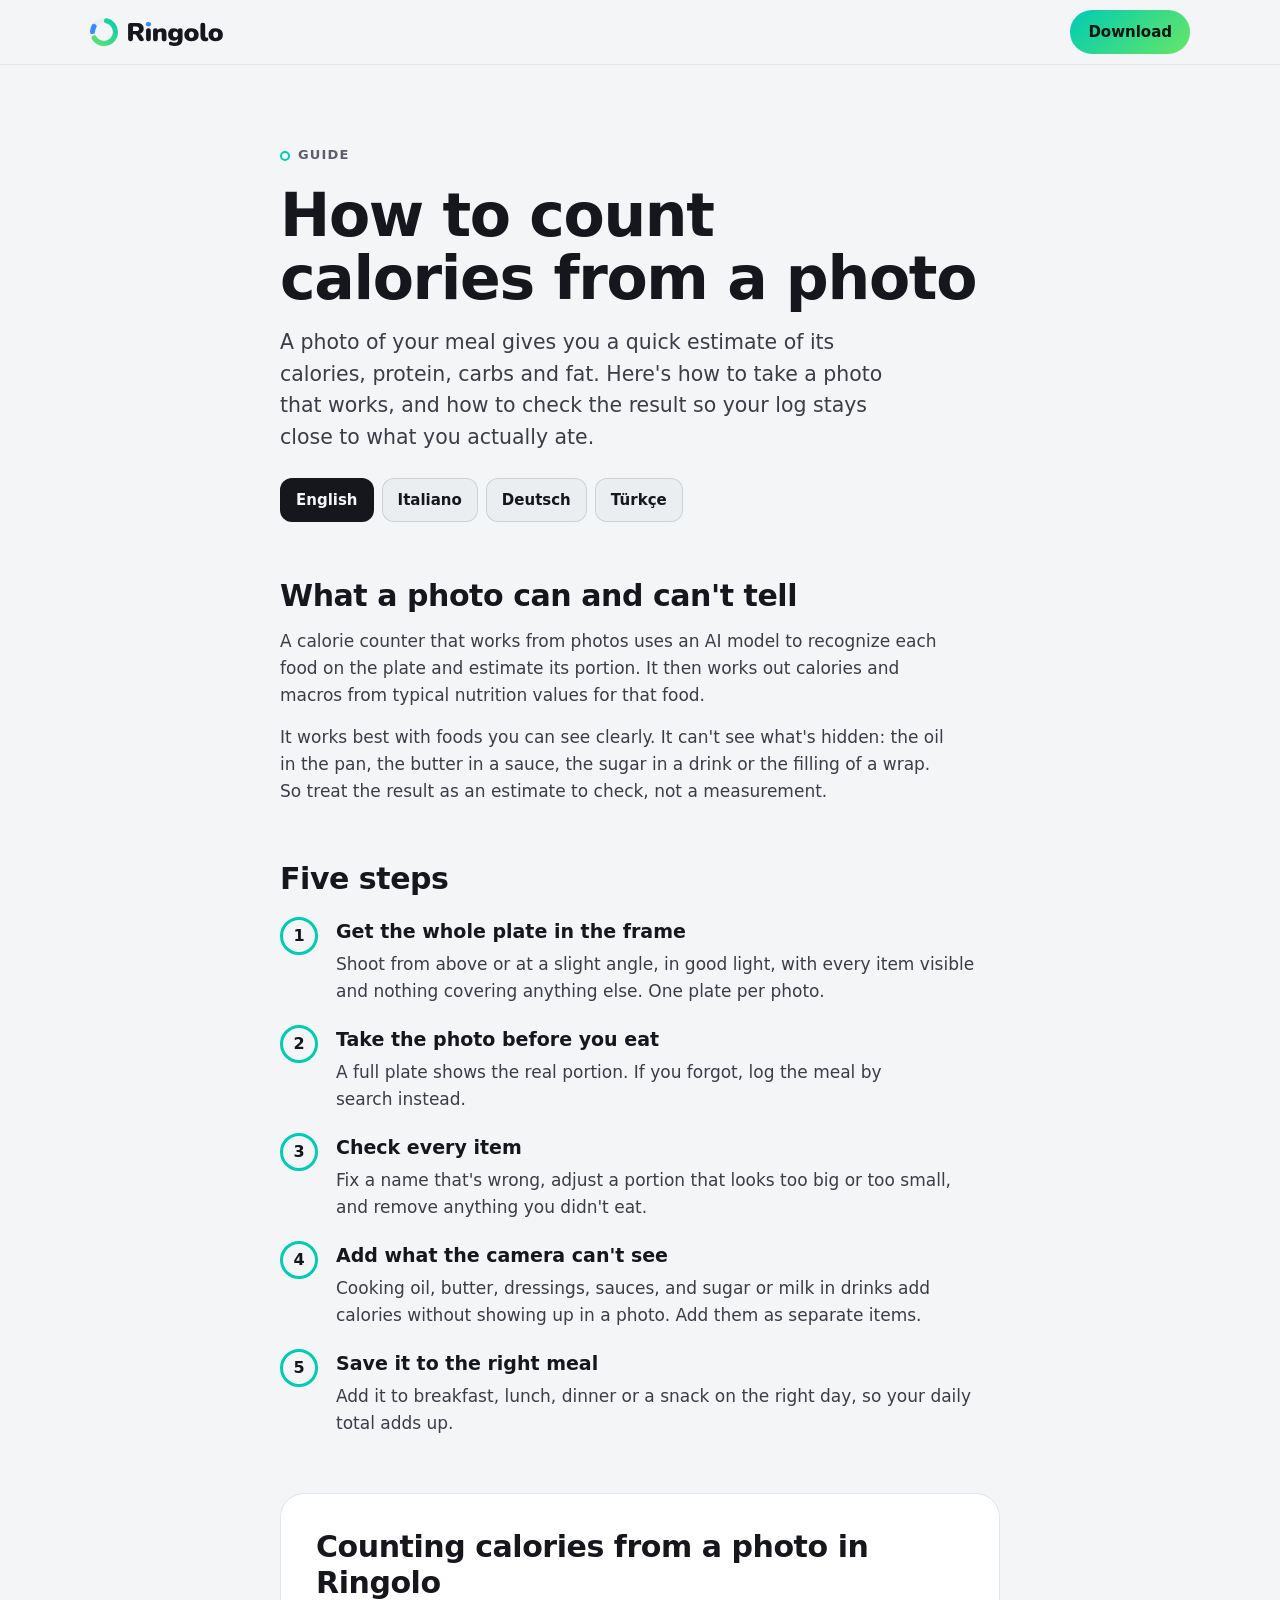
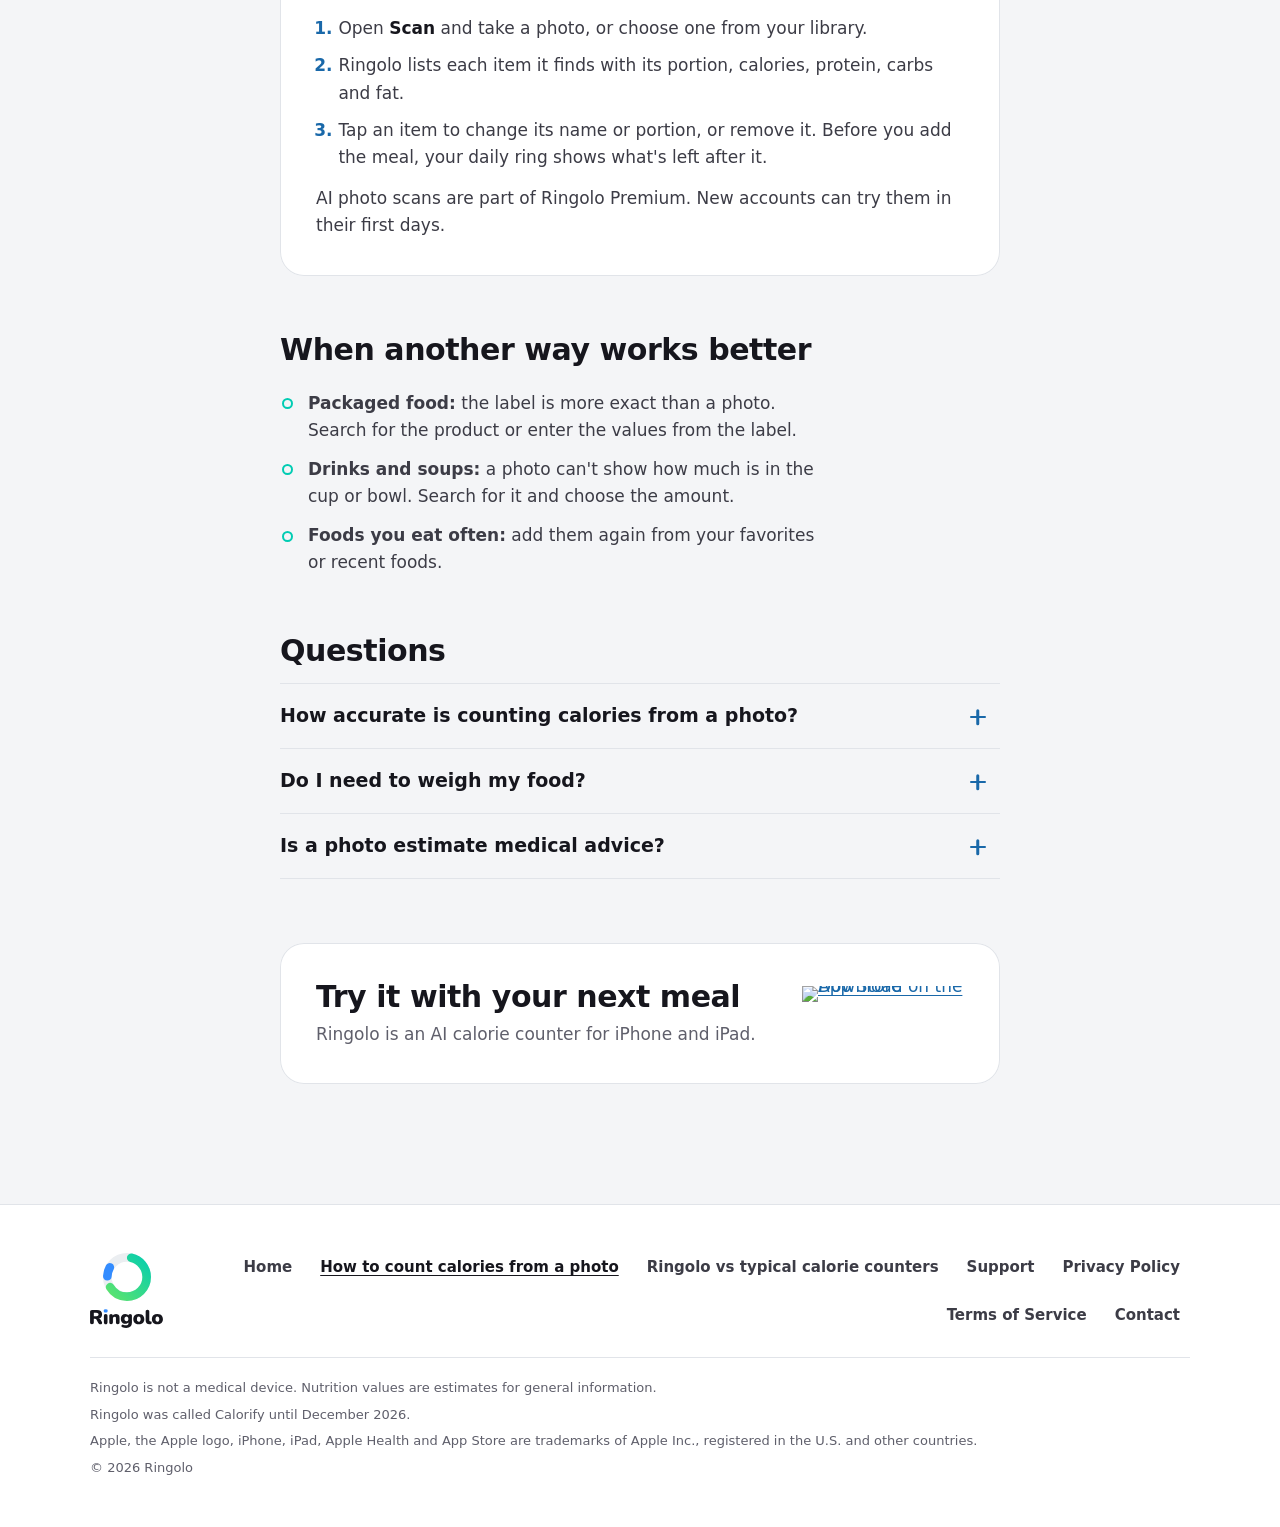
==== commit 345a6cfe: "Drop Google Fonts for a path-based wordmark; home copy for 1.9 - Wordmark: img/wordmark-light.svg an" ====
--- a/count-calories-from-a-photo/index.html
+++ b/count-calories-from-a-photo/index.html
@@ -32,9 +32,6 @@
 
     <link rel="icon" type="image/png" sizes="64x64" href="../img/icon-64.png">
     <link rel="apple-touch-icon" href="../img/icon-180.png">
-    <link rel="preconnect" href="https://fonts.googleapis.com">
-    <link rel="preconnect" href="https://fonts.gstatic.com" crossorigin>
-    <link rel="stylesheet" href="https://fonts.googleapis.com/css2?family=Nunito:wght@900&amp;display=swap">
     <link rel="stylesheet" href="../style.css">
 
     <script type="application/ld+json">
@@ -148,7 +145,7 @@
 
     <header class="site-nav">
         <div class="nav-inner">
-            <a class="lockup" href="../index.html" aria-label="Ringolo home"><svg class="mark" viewBox="146 146 732 732" aria-hidden="true" focusable="false"><defs><linearGradient id="g-mark-nav" gradientUnits="userSpaceOnUse" x1="868" y1="156" x2="156" y2="868" gradientTransform="rotate(90 512 512)"><stop offset="0" stop-color="#00CCB3"/><stop offset="1" stop-color="#66E666"/></linearGradient></defs><circle class="mark-track" cx="512" cy="512" r="300"/><circle class="mark-arc" cx="512" cy="512" r="300" stroke="url(#g-mark-nav)" stroke-dasharray="1177 708" stroke-dashoffset="-66" transform="rotate(-90 512 512)"/><circle class="mark-seg" cx="512" cy="512" r="300" stroke-dasharray="140.3 1744.7" stroke-dashoffset="-1416.9" transform="rotate(-90 512 512)"/></svg><span class="wordmark">R<span class="wm-i">i</span>ngolo</span></a>
+            <a class="lockup" href="../index.html"><svg class="mark" viewBox="146 146 732 732" aria-hidden="true" focusable="false"><defs><linearGradient id="g-mark-nav" gradientUnits="userSpaceOnUse" x1="868" y1="156" x2="156" y2="868" gradientTransform="rotate(90 512 512)"><stop offset="0" stop-color="#00CCB3"/><stop offset="1" stop-color="#66E666"/></linearGradient></defs><circle class="mark-track" cx="512" cy="512" r="300"/><circle class="mark-arc" cx="512" cy="512" r="300" stroke="url(#g-mark-nav)" stroke-dasharray="1177 708" stroke-dashoffset="-66" transform="rotate(-90 512 512)"/><circle class="mark-seg" cx="512" cy="512" r="300" stroke-dasharray="140.3 1744.7" stroke-dashoffset="-1416.9" transform="rotate(-90 512 512)"/></svg><picture class="wordmark"><source srcset="../img/wordmark-dark.svg" media="(prefers-color-scheme: dark)"><img src="../img/wordmark-light.svg" alt="Ringolo" width="95" height="29"></picture></a>
             <a class="nav-get" href="https://apps.apple.com/app/id6749366793" rel="noopener">Download<span class="visually-hidden"> Ringolo on the App Store</span></a>
         </div>
     </header>
@@ -250,7 +247,7 @@
 
     <footer class="site-footer">
         <div class="footer-inner">
-            <div class="lockup lockup--stacked" role="img" aria-label="Ringolo"><svg class="mark" viewBox="146 146 732 732" aria-hidden="true" focusable="false"><defs><linearGradient id="g-mark-foot" gradientUnits="userSpaceOnUse" x1="868" y1="156" x2="156" y2="868" gradientTransform="rotate(90 512 512)"><stop offset="0" stop-color="#00CCB3"/><stop offset="1" stop-color="#66E666"/></linearGradient></defs><circle class="mark-track" cx="512" cy="512" r="300"/><circle class="mark-arc" cx="512" cy="512" r="300" stroke="url(#g-mark-foot)" stroke-dasharray="1177 708" stroke-dashoffset="-66" transform="rotate(-90 512 512)"/><circle class="mark-seg" cx="512" cy="512" r="300" stroke-dasharray="140.3 1744.7" stroke-dashoffset="-1416.9" transform="rotate(-90 512 512)"/></svg><span class="wordmark">R<span class="wm-i">i</span>ngolo</span></div>
+            <div class="lockup lockup--stacked"><svg class="mark" viewBox="146 146 732 732" aria-hidden="true" focusable="false"><defs><linearGradient id="g-mark-foot" gradientUnits="userSpaceOnUse" x1="868" y1="156" x2="156" y2="868" gradientTransform="rotate(90 512 512)"><stop offset="0" stop-color="#00CCB3"/><stop offset="1" stop-color="#66E666"/></linearGradient></defs><circle class="mark-track" cx="512" cy="512" r="300"/><circle class="mark-arc" cx="512" cy="512" r="300" stroke="url(#g-mark-foot)" stroke-dasharray="1177 708" stroke-dashoffset="-66" transform="rotate(-90 512 512)"/><circle class="mark-seg" cx="512" cy="512" r="300" stroke-dasharray="140.3 1744.7" stroke-dashoffset="-1416.9" transform="rotate(-90 512 512)"/></svg><picture class="wordmark"><source srcset="../img/wordmark-dark.svg" media="(prefers-color-scheme: dark)"><img src="../img/wordmark-light.svg" alt="Ringolo" width="95" height="29"></picture></div>
             <nav class="footer-links" aria-label="Site">
                 <a href="../index.html">Home</a>
                 <a href="../count-calories-from-a-photo/" aria-current="page">How to count calories from a photo</a>
--- a/style.css
+++ b/style.css
@@ -28,7 +28,6 @@
     --app-bg: #141417;
     --ring: linear-gradient(135deg, var(--teal), var(--green));
 
-    --font-brand: "Nunito", ui-rounded, "SF Pro Rounded", "Arial Rounded MT Bold", system-ui, sans-serif;
     --font-display: ui-rounded, "SF Pro Rounded", system-ui, -apple-system, BlinkMacSystemFont, "Segoe UI", Roboto, sans-serif;
     --font-text: -apple-system, BlinkMacSystemFont, "SF Pro Text", system-ui, "Segoe UI", Roboto, "Helvetica Neue", Arial, sans-serif;
 
@@ -223,27 +222,25 @@
     stroke: var(--brand-blue);
 }
 
+/* The wordmark is a static SVG of paths (img/wordmark-light.svg, img/wordmark-dark.svg), drawn from Nunito Black
+   with the i's tittle in the brand blue; no web font is loaded. Its viewBox is centred on the cap-height centre:
+   width = 5.0922 x cap height, height = 1.5532 x cap height, cap top 0.2766 x cap height below the top. */
 .wordmark {
-    font-family: var(--font-brand);
-    font-weight: 900;
-    line-height: 1;
-    letter-spacing: -0.015em;
-    color: var(--frost);
-    white-space: nowrap;
-}
-
-/* The i's tittle in the brand blue: the glyph is painted with a hard-stop gradient (blue above the x-height). */
-.wm-i {
-    color: transparent;
-    background: linear-gradient(to bottom, var(--brand-blue) 36%, var(--frost) 36%);
-    -webkit-background-clip: text;
-    background-clip: text;
-}
-
-/* Compact lockup: mark D = 1.5 x cap height (cap = 0.705 em in Nunito), gap 0.35 D. */
+    display: block;
+    flex: none;
+}
+
+.wordmark img {
+    width: auto;
+    height: calc(var(--cap) * 1.5532);
+}
+
+/* Compact lockup: mark D = 1.5 x cap height, vertically centred on the caps, gap 0.35 D. */
 .lockup {
     --d: 28px;
+    --cap: calc(var(--d) / 1.5);
     direction: ltr;
+    flex: none;
     display: inline-flex;
     align-items: center;
     gap: calc(var(--d) * 0.35);
@@ -256,19 +253,12 @@
     height: var(--d);
 }
 
-.lockup .wordmark {
-    font-size: calc(var(--d) / 1.5 / 0.705);
-}
-
 /* Full (stacked) lockup: wordmark cap height 0.30 D, 0.18 D below the mark. */
 .lockup--stacked {
     --d: 48px;
+    --cap: calc(var(--d) * 0.3);
     flex-direction: column;
-    gap: calc(var(--d) * 0.18 - var(--d) * 0.3 / 0.705 * 0.124);
-}
-
-.lockup--stacked .wordmark {
-    font-size: calc(var(--d) * 0.3 / 0.705);
+    gap: calc(var(--d) * 0.18 - var(--cap) * 0.2766);
 }
 
 /* Navigation */
@@ -388,11 +378,9 @@
 }
 
 .hero h1 {
-    font-family: var(--font-brand);
-    font-weight: 900;
-    font-size: clamp(2.75rem, 6.6vw, 5.25rem);
-    line-height: 1;
-    letter-spacing: -0.015em;
+    font-size: clamp(3rem, 7.4vw, 6rem);
+    line-height: 0.98;
+    letter-spacing: -0.03em;
     max-width: 10ch;
 }
 
@@ -892,6 +880,19 @@
     margin-bottom: 32px;
 }
 
+.group-head + .pair {
+    margin-top: clamp(32px, 5vw, 48px);
+}
+
+/* Text-only cards (no screen fragment under the copy) */
+.pair--text .mini > p:not(.tagline) {
+    margin-bottom: 0;
+}
+
+.pair--text .mini .dots {
+    margin-top: 20px;
+}
+
 /* Reports tabs and facts */
 
 .tabs,
@@ -993,87 +994,40 @@
     padding-bottom: 8px;
 }
 
-.compare {
-    width: 100%;
-    border-collapse: separate;
-    border-spacing: 0;
+.premium-list {
+    margin: 0;
+    padding: 8px 0;
+    list-style: none;
     border-radius: 24px;
-    overflow: hidden;
     background: var(--deck);
     box-shadow: inset 0 0 0 1px var(--rim);
-    font-size: 1rem;
-}
-
-.compare th,
-.compare td {
-    padding: 16px 18px;
-    border-bottom: 1px solid var(--rim);
-    text-align: center;
-    vertical-align: middle;
-}
-
-.compare tbody tr:last-child th,
-.compare tbody tr:last-child td {
-    border-bottom: 0;
-}
-
-.compare thead th {
-    color: var(--haze);
-    font-size: 0.8125rem;
-    font-weight: 700;
-    letter-spacing: 0.08em;
-    text-transform: uppercase;
-}
-
-.compare thead th:first-child,
-.compare tbody th {
-    text-align: left;
-}
-
-.compare tbody th {
-    color: var(--frost);
-    font-weight: 600;
-}
-
-.compare td {
-    width: 22%;
-    color: var(--haze);
-}
-
-.compare td:last-child,
-.compare thead th:last-child {
-    background: rgba(0, 204, 179, 0.07);
-}
-
-.compare thead th:last-child {
-    color: var(--accent);
-}
-
-.compare .strong {
-    color: var(--accent);
-    font-weight: 700;
-}
-
-.mark-yes,
-.mark-no {
-    display: inline-block;
-    vertical-align: middle;
-}
-
-.mark-yes {
+}
+
+.premium-list li {
+    position: relative;
+    padding: 16px 24px 16px 58px;
+    color: var(--text);
+}
+
+.premium-list li + li {
+    border-top: 1px solid var(--rim);
+}
+
+.premium-list li::before {
+    content: "";
+    position: absolute;
+    left: 24px;
+    top: 21px;
     width: 14px;
-    height: 24px;
-    margin-top: -4px;
-    border-right: 3px solid var(--accent);
-    border-bottom: 3px solid var(--accent);
-    transform: rotate(45deg) scale(0.8);
-}
-
-.mark-no {
-    width: 16px;
-    height: 2px;
-    background: var(--haze);
-    border-radius: 2px;
+    height: 14px;
+    border-radius: 50%;
+    border: 3px solid var(--teal);
+}
+
+.premium-list strong {
+    display: block;
+    color: var(--frost);
+    font-size: 1.0625rem;
 }
 
 .compare-notes {
@@ -1977,7 +1931,7 @@
     }
 
     .hero h1 {
-        font-size: clamp(2.5rem, 12.5vw, 3.25rem);
+        font-size: clamp(2.75rem, 13.5vw, 3.5rem);
     }
 
     .hero-actions {
@@ -2033,15 +1987,6 @@
         height: 46px;
     }
 
-    .compare th,
-    .compare td {
-        padding: 14px 10px;
-    }
-
-    .compare td {
-        width: 26%;
-    }
-
     .faq summary {
         font-size: 1.0625rem;
         padding-right: 44px;
@@ -2066,6 +2011,36 @@
     .guide-steps li::before {
         width: 34px;
         height: 34px;
+    }
+}
+
+@media (max-width: 420px) {
+    .site-nav .lockup {
+        --d: 24px;
+    }
+
+    .nav-links--legal {
+        gap: 0;
+    }
+
+    .nav-links--legal a {
+        padding: 0 8px;
+        font-size: 0.875rem;
+    }
+}
+
+@media (max-width: 360px) {
+    .nav-inner {
+        gap: 8px;
+    }
+
+    .site-nav .lockup {
+        --d: 20px;
+    }
+
+    .nav-links--legal a {
+        padding: 0 6px;
+        font-size: 0.8125rem;
     }
 }
 
@@ -2109,11 +2084,6 @@
         stroke: CanvasText;
     }
 
-    .wm-i {
-        background: none;
-        color: inherit;
-    }
-
     .nav-get,
     .cta-button {
         border: 1px solid ButtonText;
